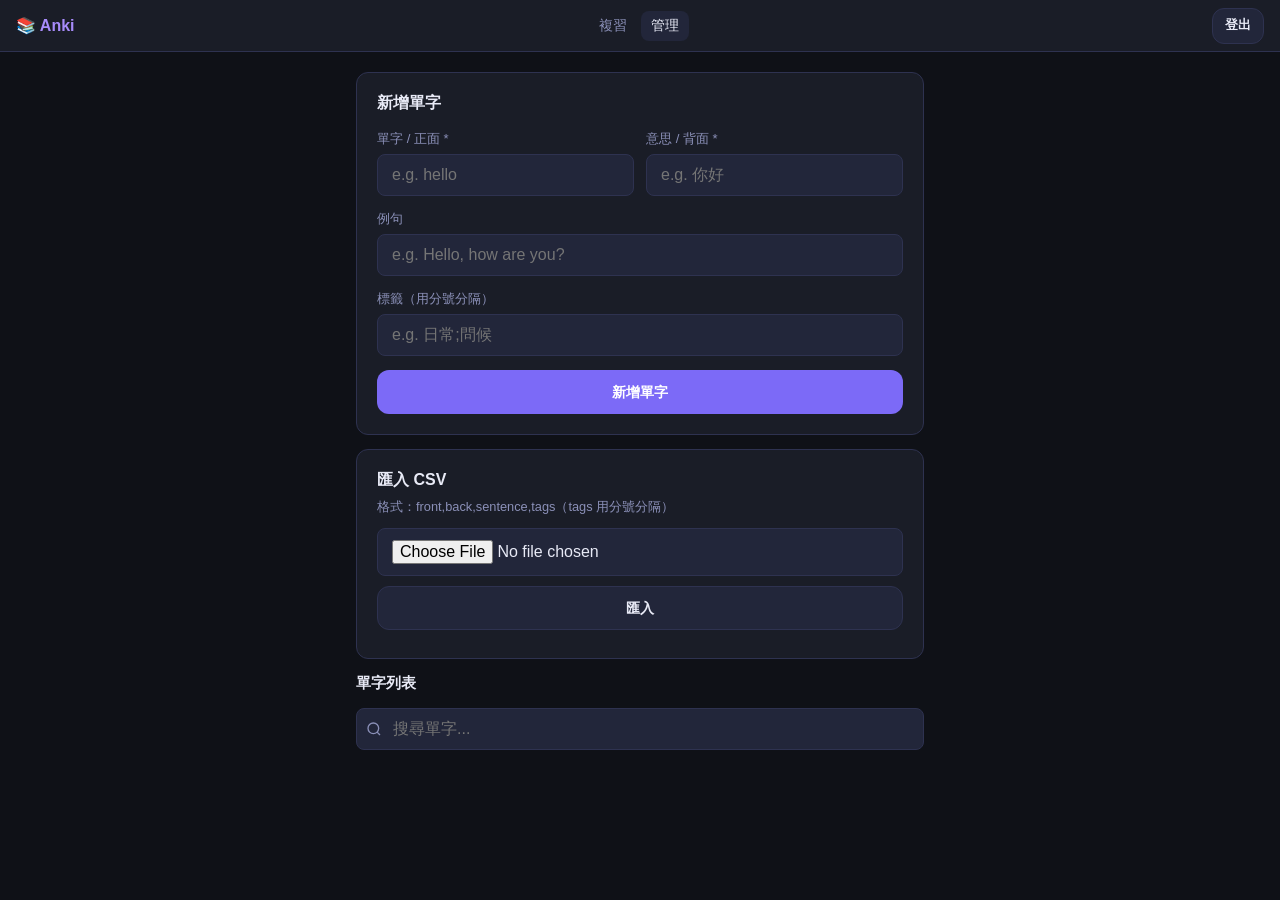
==== manage.html @ b394d24d "init" ====
<!DOCTYPE html>
<html lang="zh-TW">
<head>
  <meta charset="UTF-8">
  <meta name="viewport" content="width=device-width, initial-scale=1">
  <title>Anki App — 單字管理</title>
  <link rel="stylesheet" href="app.css">
</head>
<body>

<nav>
  <span class="logo">📚 Anki</span>
  <div class="nav-links">
    <a href="review.html">複習</a>
    <a href="manage.html" class="active">管理</a>
  </div>
  <div class="user-info">
    <img class="avatar" id="avatar" src="" style="display:none">
    <span class="user-name" id="userName"></span>
    <button class="btn btn-secondary btn-sm" id="logoutBtn">登出</button>
  </div>
</nav>

<div class="container">

  <!-- Add card -->
  <div class="card">
    <h3 style="margin-bottom:16px;font-size:1rem">新增單字</h3>
    <div class="add-form-grid">
      <div class="form-group">
        <label>單字 / 正面 *</label>
        <input id="inFront" placeholder="e.g. hello">
      </div>
      <div class="form-group">
        <label>意思 / 背面 *</label>
        <input id="inBack" placeholder="e.g. 你好">
      </div>
    </div>
    <div class="form-group">
      <label>例句</label>
      <input id="inSentence" placeholder="e.g. Hello, how are you?">
    </div>
    <div class="form-group">
      <label>標籤（用分號分隔）</label>
      <input id="inTags" placeholder="e.g. 日常;問候">
    </div>
    <button class="btn btn-primary btn-full" id="addBtn">新增單字</button>
  </div>

  <!-- CSV Import -->
  <div class="card">
    <h3 style="margin-bottom:8px;font-size:1rem">匯入 CSV</h3>
    <p style="font-size:.8rem;color:var(--muted);margin-bottom:12px">格式：front,back,sentence,tags（tags 用分號分隔）</p>
    <input type="file" id="csvFile" accept=".csv" style="margin-bottom:10px">
    <button class="btn btn-secondary btn-full" id="importBtn">匯入</button>
    <div id="importResult" style="margin-top:8px;font-size:.85rem;color:var(--muted)"></div>
  </div>

  <!-- Card list -->
  <div>
    <div class="section-header">
      <h3>單字列表</h3>
      <span id="cardCount" style="font-size:.85rem;color:var(--muted)"></span>
    </div>
    <div class="search-bar">
      <svg width="16" height="16" viewBox="0 0 24 24" fill="none" stroke="currentColor" stroke-width="2"><circle cx="11" cy="11" r="8"/><path d="m21 21-4.35-4.35"/></svg>
      <input id="searchInput" placeholder="搜尋單字...">
    </div>
    <div class="card-list" id="cardList"></div>
  </div>
</div>

<div class="toast" id="toast"></div>

<script type="module">
  import { auth } from "./firebase.js";
  import { signOut, onAuthStateChanged } from "https://www.gstatic.com/firebasejs/10.12.0/firebase-auth.js";
  import { addCard, getCards, deleteCard, importCSV } from "./db.js";

  let uid, cards = [];

  onAuthStateChanged(auth, async user => {
    if (!user) { window.location.href = "index.html"; return; }
    uid = user.uid;
    document.getElementById("userName").textContent = user.displayName || user.email;
    if (user.photoURL) {
      const av = document.getElementById("avatar");
      av.src = user.photoURL; av.style.display = "block";
    }
    cards = await getCards(uid);
    renderList(cards);
  });

  document.getElementById("logoutBtn").addEventListener("click", () => signOut(auth));

  // Add card
  document.getElementById("addBtn").addEventListener("click", async () => {
    const front = document.getElementById("inFront").value.trim();
    const back = document.getElementById("inBack").value.trim();
    if (!front || !back) { showToast("請填寫單字和意思"); return; }
    const tags = document.getElementById("inTags").value.split(";").map(t => t.trim()).filter(Boolean);
    const sentence = document.getElementById("inSentence").value.trim();
    await addCard(uid, { front, back, sentence, tags });
    showToast("已新增");
    ["inFront","inBack","inSentence","inTags"].forEach(id => document.getElementById(id).value = "");
    cards = await getCards(uid);
    renderList(cards);
  });

  // CSV import
  document.getElementById("importBtn").addEventListener("click", async () => {
    const file = document.getElementById("csvFile").files[0];
    if (!file) { showToast("請選擇 CSV 檔案"); return; }
    const text = await file.text();
    const count = await importCSV(uid, text);
    document.getElementById("importResult").textContent = `✅ 成功匯入 ${count} 筆`;
    cards = await getCards(uid);
    renderList(cards);
  });

  // Search
  document.getElementById("searchInput").addEventListener("input", e => {
    const q = e.target.value.toLowerCase();
    renderList(cards.filter(c => c.front.toLowerCase().includes(q) || (c.back||"").toLowerCase().includes(q)));
  });

  function renderList(list) {
    const container = document.getElementById("cardList");
    document.getElementById("cardCount").textContent = `${list.length} 筆`;
    container.innerHTML = list.map(c => `
      <div class="card-item">
        <div class="card-item-info">
          <div class="card-item-front">${c.front}</div>
          <div class="card-item-back">${c.back || ""}</div>
          ${c.sentence ? `<div class="card-item-sentence">${c.sentence}</div>` : ""}
          ${(c.tags||[]).length ? `<div class="tags">${c.tags.map(t=>`<span class="tag">${t}</span>`).join("")}</div>` : ""}
        </div>
        <button class="btn btn-danger btn-sm" data-id="${c.id}" style="flex-shrink:0">刪除</button>
      </div>
    `).join("");

    container.querySelectorAll("[data-id]").forEach(btn => {
      btn.addEventListener("click", async () => {
        if (!confirm("確定刪除？")) return;
        await deleteCard(uid, btn.dataset.id);
        cards = cards.filter(c => c.id !== btn.dataset.id);
        renderList(cards);
        showToast("已刪除");
      });
    });
  }

  function showToast(msg) {
    const t = document.getElementById("toast");
    t.textContent = msg; t.classList.add("show");
    setTimeout(() => t.classList.remove("show"), 2500);
  }
</script>
</body>
</html>
---- app.css ----
:root {
  --bg: #0f1117;
  --surface: #1a1d27;
  --surface2: #22263a;
  --border: #2e3250;
  --text: #e8eaf6;
  --muted: #8b90b8;
  --accent: #7c6af7;
  --accent2: #a78bfa;
  --green: #22c55e;
  --orange: #f59e0b;
  --red: #ef4444;
  --radius: 12px;
  --safe-bottom: env(safe-area-inset-bottom, 0px);
}

* { box-sizing: border-box; margin: 0; padding: 0; -webkit-tap-highlight-color: transparent; }
html { height: 100%; }
body { font-family: -apple-system, 'SF Pro Text', sans-serif; background: var(--bg); color: var(--text); min-height: 100%; }

/* ── Nav ── */
nav {
  background: var(--surface);
  border-bottom: 1px solid var(--border);
  padding: 0 16px;
  height: 52px;
  display: flex;
  align-items: center;
  justify-content: space-between;
  position: sticky;
  top: 0;
  z-index: 50;
}
nav .logo { font-weight: 700; font-size: 1rem; color: var(--accent2); white-space: nowrap; }
nav .nav-links { display: flex; gap: 4px; align-items: center; }
nav a {
  color: var(--muted); text-decoration: none;
  padding: 6px 10px; border-radius: 8px;
  font-size: 0.85rem; transition: all .15s; white-space: nowrap;
}
nav a:hover, nav a.active { background: var(--surface2); color: var(--text); }
nav .user-info { display: flex; align-items: center; gap: 8px; }
nav img.avatar { width: 26px; height: 26px; border-radius: 50%; flex-shrink: 0; }
nav .user-name { font-size: 0.8rem; color: var(--muted); max-width: 80px; overflow: hidden; text-overflow: ellipsis; white-space: nowrap; }

/* ── Container ── */
.container { max-width: 600px; margin: 0 auto; padding: 20px 16px calc(20px + var(--safe-bottom)); }

/* ── Buttons ── */
.btn {
  display: inline-flex; align-items: center; justify-content: center; gap: 6px;
  padding: 10px 18px; border: none; border-radius: var(--radius);
  font-size: 0.9rem; font-weight: 600; cursor: pointer;
  transition: opacity .15s, transform .1s; white-space: nowrap;
  min-height: 44px; /* touch target */
}
.btn:active { opacity: 0.8; transform: scale(0.97); }
.btn-primary { background: var(--accent); color: #fff; }
.btn-secondary { background: var(--surface2); color: var(--text); border: 1px solid var(--border); }
.btn-danger { background: var(--red); color: #fff; }
.btn-sm { padding: 6px 12px; font-size: 0.8rem; min-height: 36px; }
.btn-full { width: 100%; }
.btn-google {
  background: #fff; color: #333;
  font-size: 1rem; padding: 14px 28px;
  border-radius: 10px; gap: 10px;
  box-shadow: 0 2px 8px rgba(0,0,0,.3);
}

/* ── Card ── */
.card {
  background: var(--surface);
  border: 1px solid var(--border);
  border-radius: var(--radius);
  padding: 20px;
  margin-bottom: 14px;
}

/* ── Form ── */
.form-group { margin-bottom: 14px; }
label { display: block; font-size: 0.82rem; color: var(--muted); margin-bottom: 6px; }
input, textarea, select {
  width: 100%; padding: 11px 14px;
  background: var(--surface2); border: 1px solid var(--border);
  border-radius: 8px; color: var(--text);
  font-size: 1rem; /* prevent iOS zoom */
  outline: none; transition: border-color .15s; font-family: inherit;
}
input:focus, textarea:focus { border-color: var(--accent); }
textarea { resize: vertical; min-height: 80px; }

/* ── Tags ── */
.tags { display: flex; flex-wrap: wrap; gap: 5px; margin-top: 6px; }
.tag {
  background: var(--surface2); border: 1px solid var(--border);
  border-radius: 20px; padding: 3px 10px;
  font-size: 0.72rem; color: var(--muted);
}

/* ── Stats ── */
.stats { display: grid; grid-template-columns: repeat(3, 1fr); gap: 10px; margin-bottom: 20px; }
.stat { background: var(--surface); border: 1px solid var(--border); border-radius: var(--radius); padding: 14px 10px; text-align: center; }
.stat .num { font-size: 1.6rem; font-weight: 700; color: var(--accent2); line-height: 1; }
.stat .label { font-size: 0.7rem; color: var(--muted); margin-top: 4px; }

/* ── Progress bar ── */
.progress-bar { background: var(--surface2); border-radius: 4px; height: 5px; overflow: hidden; margin-bottom: 20px; }
.progress-fill { background: var(--accent); height: 100%; transition: width .3s; }

/* ── Review card ── */
.review-card {
  background: var(--surface);
  border: 1px solid var(--border);
  border-radius: 16px;
  padding: 36px 24px;
  text-align: center;
  min-height: 220px;
  display: flex; flex-direction: column;
  align-items: center; justify-content: center;
  gap: 14px;
  margin-bottom: 16px;
}
.review-front { font-size: 2.2rem; font-weight: 700; color: var(--text); line-height: 1.2; word-break: break-word; }
.review-back { font-size: 1.3rem; color: var(--accent2); font-weight: 600; }
.review-sentence { font-size: 0.9rem; color: var(--muted); font-style: italic; line-height: 1.5; }

/* ── TTS button ── */
.tts-btn {
  background: var(--surface2); border: 1px solid var(--border);
  border-radius: 50%; width: 40px; height: 40px;
  display: flex; align-items: center; justify-content: center;
  cursor: pointer; color: var(--muted); transition: all .15s;
}
.tts-btn:hover { color: var(--accent2); border-color: var(--accent); }

/* ── Rating buttons ── */
.rating-btns {
  display: grid;
  grid-template-columns: 1fr 1fr;
  gap: 10px;
  margin-top: 4px;
}
.rating-btn {
  padding: 16px 8px; border: none; border-radius: 12px;
  font-size: 0.85rem; font-weight: 600; cursor: pointer;
  transition: opacity .15s, transform .1s;
  min-height: 56px; /* comfortable touch target */
}
.rating-btn:active { opacity: 0.8; transform: scale(0.97); }
.r0 { background: #7f1d1d; color: #fca5a5; }
.r1 { background: #78350f; color: #fcd34d; }
.r2 { background: #1e3a5f; color: #93c5fd; }
.r3 { background: #14532d; color: #86efac; }

/* ── Login page ── */
.login-page {
  display: flex; flex-direction: column;
  align-items: center; justify-content: center;
  min-height: 100svh; gap: 20px; text-align: center;
  padding: 24px;
}
.login-page h1 { font-size: 2.2rem; color: var(--accent2); }
.login-page p { color: var(--muted); font-size: 1rem; }

/* ── Toast ── */
.toast {
  position: fixed; bottom: calc(20px + var(--safe-bottom)); left: 50%;
  transform: translateX(-50%) translateY(8px);
  background: var(--surface); border: 1px solid var(--accent);
  color: var(--text); padding: 10px 20px;
  border-radius: 10px; font-size: 0.9rem;
  opacity: 0; transition: opacity .25s, transform .25s;
  pointer-events: none; z-index: 999; white-space: nowrap;
}
.toast.show { opacity: 1; transform: translateX(-50%) translateY(0); }

/* ── Manage: card list ── */
.card-list { display: flex; flex-direction: column; gap: 10px; }
.card-item {
  background: var(--surface); border: 1px solid var(--border);
  border-radius: var(--radius); padding: 14px 16px;
  display: flex; align-items: flex-start; justify-content: space-between; gap: 12px;
}
.card-item-info { flex: 1; min-width: 0; }
.card-item-front { font-weight: 600; font-size: 1rem; margin-bottom: 3px; }
.card-item-back { font-size: 0.85rem; color: var(--muted); }
.card-item-sentence { font-size: 0.8rem; color: var(--muted); font-style: italic; margin-top: 4px; }

/* ── Search bar ── */
.search-bar { position: relative; margin-bottom: 14px; }
.search-bar input { padding-left: 36px; }
.search-bar svg { position: absolute; left: 10px; top: 50%; transform: translateY(-50%); color: var(--muted); pointer-events: none; }

/* ── Section header ── */
.section-header { display: flex; align-items: center; justify-content: space-between; margin-bottom: 14px; }
.section-header h3 { font-size: 0.95rem; font-weight: 600; }

/* ── Responsive ── */
@media (max-width: 480px) {
  nav .user-name { display: none; }
  .review-front { font-size: 1.8rem; }
  .stats { gap: 8px; }
  .stat .num { font-size: 1.4rem; }
}

@media (min-width: 600px) {
  .rating-btns { grid-template-columns: repeat(4, 1fr); }
  .add-form-grid { display: grid; grid-template-columns: 1fr 1fr; gap: 12px; }
}
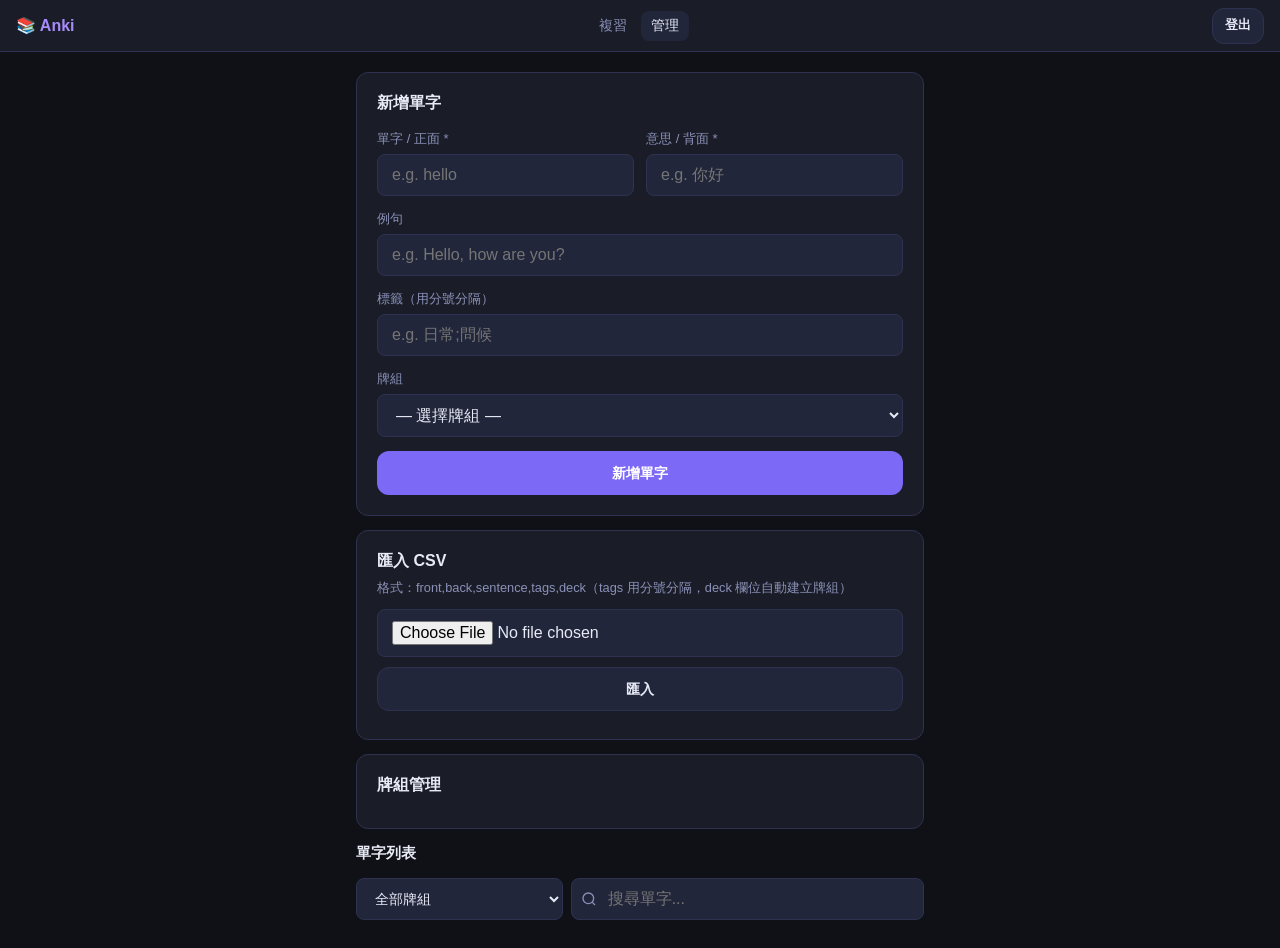
==== commit 5b743880: "feat: 牌組功能 - CSV deck 欄位、複習選牌組、管理頁牌組篩選與刪除" ====
--- a/manage.html
+++ b/manage.html
@@ -44,16 +44,28 @@
       <label>標籤（用分號分隔）</label>
       <input id="inTags" placeholder="e.g. 日常;問候">
     </div>
+    <div class="form-group">
+      <label>牌組</label>
+      <select id="inDeck"><option value="">— 選擇牌組 —</option></select>
+    </div>
     <button class="btn btn-primary btn-full" id="addBtn">新增單字</button>
   </div>
 
   <!-- CSV Import -->
   <div class="card">
     <h3 style="margin-bottom:8px;font-size:1rem">匯入 CSV</h3>
-    <p style="font-size:.8rem;color:var(--muted);margin-bottom:12px">格式：front,back,sentence,tags（tags 用分號分隔）</p>
+    <p style="font-size:.8rem;color:var(--muted);margin-bottom:12px">格式：front,back,sentence,tags,deck（tags 用分號分隔，deck 欄位自動建立牌組）</p>
     <input type="file" id="csvFile" accept=".csv" style="margin-bottom:10px">
     <button class="btn btn-secondary btn-full" id="importBtn">匯入</button>
     <div id="importResult" style="margin-top:8px;font-size:.85rem;color:var(--muted)"></div>
+  </div>
+
+  <!-- Deck list -->
+  <div class="card">
+    <div class="section-header" style="margin-bottom:12px">
+      <h3 style="font-size:1rem">牌組管理</h3>
+    </div>
+    <div id="deckList"></div>
   </div>
 
   <!-- Card list -->
@@ -62,9 +74,14 @@
       <h3>單字列表</h3>
       <span id="cardCount" style="font-size:.85rem;color:var(--muted)"></span>
     </div>
-    <div class="search-bar">
-      <svg width="16" height="16" viewBox="0 0 24 24" fill="none" stroke="currentColor" stroke-width="2"><circle cx="11" cy="11" r="8"/><path d="m21 21-4.35-4.35"/></svg>
-      <input id="searchInput" placeholder="搜尋單字...">
+    <div style="display:flex;gap:8px;margin-bottom:8px;flex-wrap:wrap">
+      <select id="filterDeck" class="deck-select" style="flex:1;min-width:120px">
+        <option value="">全部牌組</option>
+      </select>
+      <div class="search-bar" style="flex:2;min-width:160px;margin-bottom:0">
+        <svg width="16" height="16" viewBox="0 0 24 24" fill="none" stroke="currentColor" stroke-width="2"><circle cx="11" cy="11" r="8"/><path d="m21 21-4.35-4.35"/></svg>
+        <input id="searchInput" placeholder="搜尋單字...">
+      </div>
     </div>
     <div class="card-list" id="cardList"></div>
   </div>
@@ -75,9 +92,9 @@
 <script type="module">
   import { auth } from "./firebase.js";
   import { signOut, onAuthStateChanged } from "https://www.gstatic.com/firebasejs/10.12.0/firebase-auth.js";
-  import { addCard, getCards, deleteCard, importCSV } from "./db.js";
-
-  let uid, cards = [];
+  import { addCard, getCards, getDecks, deleteCard, deleteDeck, ensureDeck, importCSV } from "./db.js";
+
+  let uid, cards = [], decks = [];
 
   onAuthStateChanged(auth, async user => {
     if (!user) { window.location.href = "index.html"; return; }
@@ -87,11 +104,47 @@
       const av = document.getElementById("avatar");
       av.src = user.photoURL; av.style.display = "block";
     }
-    cards = await getCards(uid);
+    await refresh();
+  });
+
+  document.getElementById("logoutBtn").addEventListener("click", () => signOut(auth));
+
+  async function refresh() {
+    [cards, decks] = await Promise.all([getCards(uid), getDecks(uid)]);
+    renderDecks();
+    renderDeckSelects();
     renderList(cards);
-  });
-
-  document.getElementById("logoutBtn").addEventListener("click", () => signOut(auth));
+  }
+
+  function renderDeckSelects() {
+    const opts = decks.map(d => `<option value="${d.id}">${d.name}</option>`).join("");
+    document.getElementById("inDeck").innerHTML = '<option value="">— 選擇牌組 —</option>' + opts;
+    document.getElementById("filterDeck").innerHTML = '<option value="">全部牌組</option>' + opts;
+  }
+
+  function renderDecks() {
+    const el = document.getElementById("deckList");
+    if (!decks.length) { el.innerHTML = '<p style="color:var(--muted);font-size:.85rem">尚無牌組</p>'; return; }
+    el.innerHTML = decks.map(d => {
+      const count = cards.filter(c => c.deckId === d.id).length;
+      return `<div class="card-item">
+        <div class="card-item-info">
+          <div class="card-item-front">📂 ${d.name}</div>
+          <div class="card-item-back">${count} 張單字</div>
+        </div>
+        <button class="btn btn-danger btn-sm" data-deck="${d.id}" style="flex-shrink:0">刪除</button>
+      </div>`;
+    }).join("");
+    el.querySelectorAll("[data-deck]").forEach(btn => {
+      btn.addEventListener("click", async () => {
+        const deck = decks.find(d => d.id === btn.dataset.deck);
+        if (!confirm(`確定刪除牌組「${deck?.name}」及其所有單字？`)) return;
+        await deleteDeck(uid, btn.dataset.deck);
+        showToast("牌組已刪除");
+        await refresh();
+      });
+    });
+  }
 
   // Add card
   document.getElementById("addBtn").addEventListener("click", async () => {
@@ -100,11 +153,11 @@
     if (!front || !back) { showToast("請填寫單字和意思"); return; }
     const tags = document.getElementById("inTags").value.split(";").map(t => t.trim()).filter(Boolean);
     const sentence = document.getElementById("inSentence").value.trim();
-    await addCard(uid, { front, back, sentence, tags });
+    const deckId = document.getElementById("inDeck").value || null;
+    await addCard(uid, { front, back, sentence, tags, deckId });
     showToast("已新增");
     ["inFront","inBack","inSentence","inTags"].forEach(id => document.getElementById(id).value = "");
-    cards = await getCards(uid);
-    renderList(cards);
+    await refresh();
   });
 
   // CSV import
@@ -114,38 +167,44 @@
     const text = await file.text();
     const count = await importCSV(uid, text);
     document.getElementById("importResult").textContent = `✅ 成功匯入 ${count} 筆`;
-    cards = await getCards(uid);
-    renderList(cards);
+    await refresh();
   });
 
-  // Search
-  document.getElementById("searchInput").addEventListener("input", e => {
-    const q = e.target.value.toLowerCase();
-    renderList(cards.filter(c => c.front.toLowerCase().includes(q) || (c.back||"").toLowerCase().includes(q)));
-  });
+  // Filter + Search
+  function getFiltered() {
+    const deckId = document.getElementById("filterDeck").value;
+    const q = document.getElementById("searchInput").value.toLowerCase();
+    return cards.filter(c =>
+      (!deckId || c.deckId === deckId) &&
+      (!q || c.front.toLowerCase().includes(q) || (c.back||"").toLowerCase().includes(q))
+    );
+  }
+
+  document.getElementById("filterDeck").addEventListener("change", () => renderList(getFiltered()));
+  document.getElementById("searchInput").addEventListener("input", () => renderList(getFiltered()));
 
   function renderList(list) {
     const container = document.getElementById("cardList");
     document.getElementById("cardCount").textContent = `${list.length} 筆`;
-    container.innerHTML = list.map(c => `
-      <div class="card-item">
+    container.innerHTML = list.map(c => {
+      const deckName = decks.find(d => d.id === c.deckId)?.name || "";
+      return `<div class="card-item">
         <div class="card-item-info">
-          <div class="card-item-front">${c.front}</div>
+          <div class="card-item-front">${c.front}${deckName ? ` <span class="tag" style="font-size:.7rem;opacity:.7">${deckName}</span>` : ""}</div>
           <div class="card-item-back">${c.back || ""}</div>
           ${c.sentence ? `<div class="card-item-sentence">${c.sentence}</div>` : ""}
           ${(c.tags||[]).length ? `<div class="tags">${c.tags.map(t=>`<span class="tag">${t}</span>`).join("")}</div>` : ""}
         </div>
         <button class="btn btn-danger btn-sm" data-id="${c.id}" style="flex-shrink:0">刪除</button>
-      </div>
-    `).join("");
+      </div>`;
+    }).join("");
 
     container.querySelectorAll("[data-id]").forEach(btn => {
       btn.addEventListener("click", async () => {
         if (!confirm("確定刪除？")) return;
         await deleteCard(uid, btn.dataset.id);
-        cards = cards.filter(c => c.id !== btn.dataset.id);
-        renderList(cards);
         showToast("已刪除");
+        await refresh();
       });
     });
   }
--- a/app.css
+++ b/app.css
@@ -207,3 +207,12 @@
   .rating-btns { grid-template-columns: repeat(4, 1fr); }
   .add-form-grid { display: grid; grid-template-columns: 1fr 1fr; gap: 12px; }
 }
+
+/* ── Deck select ── */
+.deck-select {
+  padding: 9px 14px;
+  background: var(--surface2); border: 1px solid var(--border);
+  border-radius: 8px; color: var(--text);
+  font-size: 0.9rem; cursor: pointer;
+  width: 100%;
+}
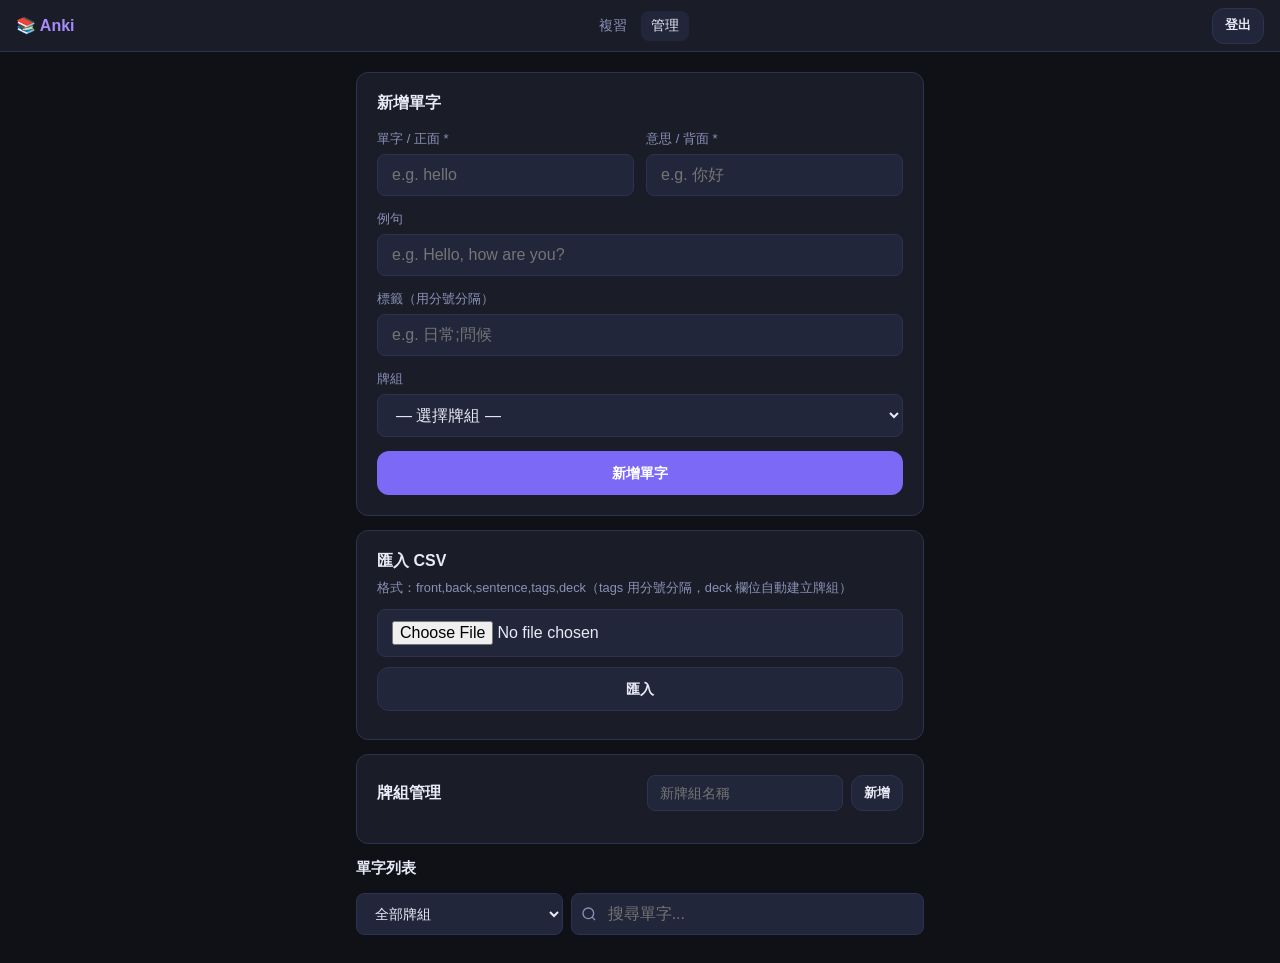
==== commit 94d3af6d: "feat: 管理頁新增手動建立牌組" ====
--- a/manage.html
+++ b/manage.html
@@ -64,6 +64,10 @@
   <div class="card">
     <div class="section-header" style="margin-bottom:12px">
       <h3 style="font-size:1rem">牌組管理</h3>
+      <div style="display:flex;gap:8px">
+        <input id="newDeckName" placeholder="新牌組名稱" style="width:auto;flex:1;padding:7px 12px;font-size:.85rem">
+        <button class="btn btn-secondary btn-sm" id="addDeckBtn">新增</button>
+      </div>
     </div>
     <div id="deckList"></div>
   </div>
@@ -108,6 +112,16 @@
   });
 
   document.getElementById("logoutBtn").addEventListener("click", () => signOut(auth));
+
+  // Add deck
+  document.getElementById("addDeckBtn").addEventListener("click", async () => {
+    const name = document.getElementById("newDeckName").value.trim();
+    if (!name) { showToast("請輸入牌組名稱"); return; }
+    await ensureDeck(uid, name);
+    document.getElementById("newDeckName").value = "";
+    showToast(`牌組「${name}」已建立`);
+    await refresh();
+  });
 
   async function refresh() {
     [cards, decks] = await Promise.all([getCards(uid), getDecks(uid)]);
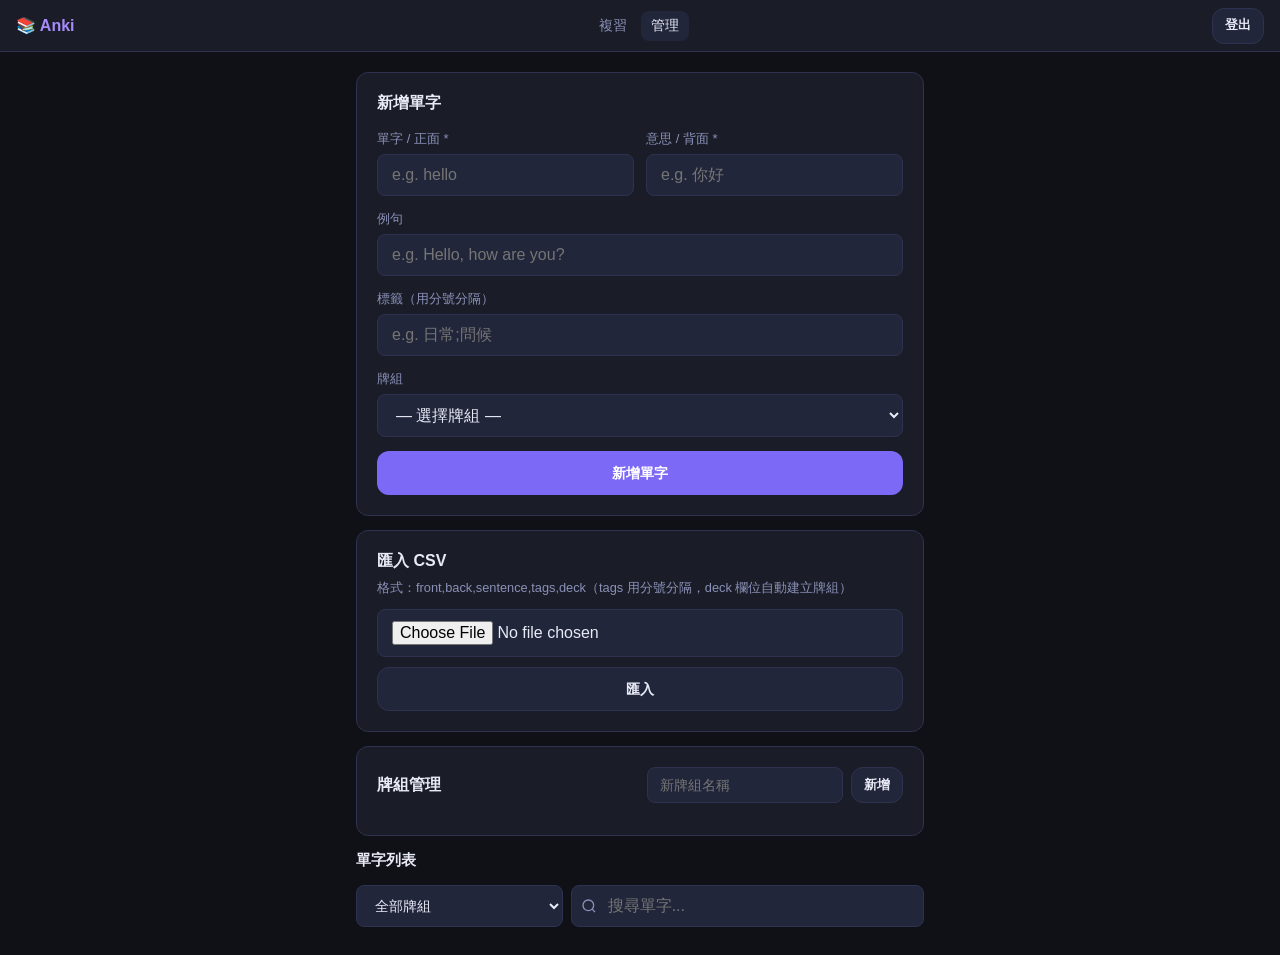
==== commit e8848a39: "fix: 匯入進度條顯示，加 setTimeout 讓 DOM 重繪" ====
--- a/manage.html
+++ b/manage.html
@@ -57,7 +57,12 @@
     <p style="font-size:.8rem;color:var(--muted);margin-bottom:12px">格式：front,back,sentence,tags,deck（tags 用分號分隔，deck 欄位自動建立牌組）</p>
     <input type="file" id="csvFile" accept=".csv" style="margin-bottom:10px">
     <button class="btn btn-secondary btn-full" id="importBtn">匯入</button>
-    <div id="importResult" style="margin-top:8px;font-size:.85rem;color:var(--muted)"></div>
+    <div id="importProgress" style="display:none;margin-top:12px">
+      <div style="font-size:.85rem;color:var(--muted);margin-bottom:6px" id="importResult"></div>
+      <div style="background:var(--surface2);border-radius:4px;height:8px;overflow:hidden">
+        <div id="importBar" style="background:var(--accent);height:100%;width:0%;transition:width .2s"></div>
+      </div>
+    </div>
   </div>
 
   <!-- Deck list -->
@@ -178,9 +183,22 @@
   document.getElementById("importBtn").addEventListener("click", async () => {
     const file = document.getElementById("csvFile").files[0];
     if (!file) { showToast("請選擇 CSV 檔案"); return; }
+    const resultEl = document.getElementById("importResult");
+    const progressEl = document.getElementById("importProgress");
+    const barEl = document.getElementById("importBar");
+    progressEl.style.display = "block";
+    resultEl.textContent = "⏳ 解析中...";
+    barEl.style.width = "0%";
+    document.getElementById("importBtn").disabled = true;
     const text = await file.text();
-    const count = await importCSV(uid, text);
-    document.getElementById("importResult").textContent = `✅ 成功匯入 ${count} 筆`;
+    const count = await importCSV(uid, text, (done, total) => {
+      const pct = Math.round((done / total) * 100);
+      resultEl.textContent = `⏳ 匯入中 ${done} / ${total} (${pct}%)`;
+      barEl.style.width = pct + "%";
+    });
+    resultEl.textContent = `✅ 成功匯入 ${count} 筆`;
+    barEl.style.width = "100%";
+    document.getElementById("importBtn").disabled = false;
     await refresh();
   });
 
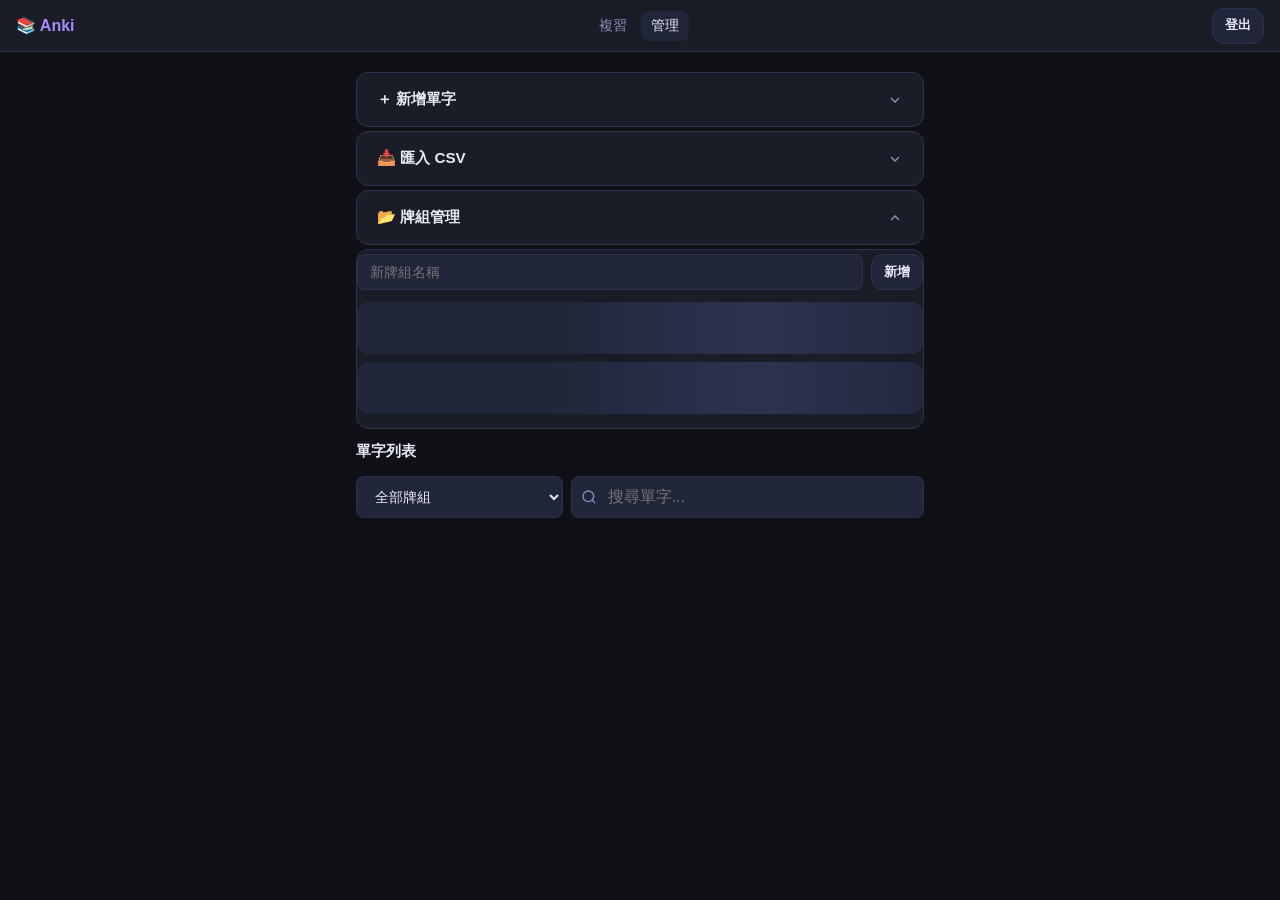
==== commit e74eb6a7: "feat: UX/UI 全面升級 - 翻牌動畫、skeleton、鍵盤hint、TTS狀態、完成統計、空狀態、accordion、inline刪除確認、虛擬捲動、overscroll防護" ====
--- a/manage.html
+++ b/manage.html
@@ -23,62 +23,79 @@
 
 <div class="container">
 
-  <!-- Add card -->
-  <div class="card">
-    <h3 style="margin-bottom:16px;font-size:1rem">新增單字</h3>
-    <div class="add-form-grid">
+  <!-- Accordion: 新增單字 -->
+  <div class="accordion-header" id="acc1" onclick="toggleAccordion('acc1','body1')">
+    <h3>＋ 新增單字</h3>
+    <svg class="accordion-arrow" width="16" height="16" viewBox="0 0 24 24" fill="none" stroke="currentColor" stroke-width="2"><polyline points="6 9 12 15 18 9"/></svg>
+  </div>
+  <div class="accordion-body" id="body1">
+    <div class="accordion-body-inner card" style="margin-bottom:4px">
+      <div class="add-form-grid">
+        <div class="form-group">
+          <label>單字 / 正面 *</label>
+          <input id="inFront" placeholder="e.g. hello">
+        </div>
+        <div class="form-group">
+          <label>意思 / 背面 *</label>
+          <input id="inBack" placeholder="e.g. 你好">
+        </div>
+      </div>
       <div class="form-group">
-        <label>單字 / 正面 *</label>
-        <input id="inFront" placeholder="e.g. hello">
+        <label>例句</label>
+        <input id="inSentence" placeholder="e.g. Hello, how are you?">
       </div>
       <div class="form-group">
-        <label>意思 / 背面 *</label>
-        <input id="inBack" placeholder="e.g. 你好">
-      </div>
-    </div>
-    <div class="form-group">
-      <label>例句</label>
-      <input id="inSentence" placeholder="e.g. Hello, how are you?">
-    </div>
-    <div class="form-group">
-      <label>標籤（用分號分隔）</label>
-      <input id="inTags" placeholder="e.g. 日常;問候">
-    </div>
-    <div class="form-group">
-      <label>牌組</label>
-      <select id="inDeck"><option value="">— 選擇牌組 —</option></select>
-    </div>
-    <button class="btn btn-primary btn-full" id="addBtn">新增單字</button>
-  </div>
-
-  <!-- CSV Import -->
-  <div class="card">
-    <h3 style="margin-bottom:8px;font-size:1rem">匯入 CSV</h3>
-    <p style="font-size:.8rem;color:var(--muted);margin-bottom:12px">格式：front,back,sentence,tags,deck（tags 用分號分隔，deck 欄位自動建立牌組）</p>
-    <input type="file" id="csvFile" accept=".csv" style="margin-bottom:10px">
-    <button class="btn btn-secondary btn-full" id="importBtn">匯入</button>
-    <div id="importProgress" style="display:none;margin-top:12px">
-      <div style="font-size:.85rem;color:var(--muted);margin-bottom:6px" id="importResult"></div>
-      <div style="background:var(--surface2);border-radius:4px;height:8px;overflow:hidden">
-        <div id="importBar" style="background:var(--accent);height:100%;width:0%;transition:width .2s"></div>
-      </div>
-    </div>
-  </div>
-
-  <!-- Deck list -->
-  <div class="card">
-    <div class="section-header" style="margin-bottom:12px">
-      <h3 style="font-size:1rem">牌組管理</h3>
-      <div style="display:flex;gap:8px">
-        <input id="newDeckName" placeholder="新牌組名稱" style="width:auto;flex:1;padding:7px 12px;font-size:.85rem">
+        <label>標籤（用分號分隔）</label>
+        <input id="inTags" placeholder="e.g. 日常;問候">
+      </div>
+      <div class="form-group">
+        <label>牌組</label>
+        <select id="inDeck"><option value="">— 選擇牌組 —</option></select>
+      </div>
+      <button class="btn btn-primary btn-full" id="addBtn">新增單字</button>
+    </div>
+  </div>
+
+  <!-- Accordion: 匯入 CSV -->
+  <div class="accordion-header" id="acc2" onclick="toggleAccordion('acc2','body2')">
+    <h3>📥 匯入 CSV</h3>
+    <svg class="accordion-arrow" width="16" height="16" viewBox="0 0 24 24" fill="none" stroke="currentColor" stroke-width="2"><polyline points="6 9 12 15 18 9"/></svg>
+  </div>
+  <div class="accordion-body" id="body2">
+    <div class="accordion-body-inner card" style="margin-bottom:4px">
+      <p style="font-size:.8rem;color:var(--muted);margin-bottom:12px">格式：front,back,sentence,tags,deck（tags 用分號分隔，deck 欄位自動建立牌組）</p>
+      <input type="file" id="csvFile" accept=".csv" style="margin-bottom:10px">
+      <button class="btn btn-secondary btn-full" id="importBtn">匯入</button>
+      <div id="importProgress" style="display:none;margin-top:12px">
+        <div style="font-size:.85rem;color:var(--muted);margin-bottom:6px" id="importResult"></div>
+        <div style="background:var(--surface2);border-radius:4px;height:8px;overflow:hidden">
+          <div id="importBar" style="background:var(--accent);height:100%;width:0%;transition:width .2s"></div>
+        </div>
+      </div>
+    </div>
+  </div>
+
+  <!-- Accordion: 牌組管理 -->
+  <div class="accordion-header open" id="acc3" onclick="toggleAccordion('acc3','body3')">
+    <h3>📂 牌組管理</h3>
+    <svg class="accordion-arrow" width="16" height="16" viewBox="0 0 24 24" fill="none" stroke="currentColor" stroke-width="2"><polyline points="6 9 12 15 18 9"/></svg>
+  </div>
+  <div class="accordion-body open" id="body3">
+    <div class="accordion-body-inner card" style="margin-bottom:4px">
+      <div style="display:flex;gap:8px;margin-bottom:12px">
+        <input id="newDeckName" placeholder="新牌組名稱" style="flex:1;padding:7px 12px;font-size:.85rem">
         <button class="btn btn-secondary btn-sm" id="addDeckBtn">新增</button>
       </div>
-    </div>
-    <div id="deckList"></div>
-  </div>
-
-  <!-- Card list -->
-  <div>
+      <div id="deckList">
+        <!-- skeleton -->
+        <div class="skeleton" style="height:52px;border-radius:12px;margin-bottom:8px"></div>
+        <div class="skeleton" style="height:52px;border-radius:12px"></div>
+      </div>
+    </div>
+  </div>
+
+  <!-- 單字列表 -->
+  <div style="margin-top:8px">
     <div class="section-header">
       <h3>單字列表</h3>
       <span id="cardCount" style="font-size:.85rem;color:var(--muted)"></span>
@@ -92,7 +109,12 @@
         <input id="searchInput" placeholder="搜尋單字...">
       </div>
     </div>
-    <div class="card-list" id="cardList"></div>
+    <!-- 虛擬捲動容器 -->
+    <div id="cardListContainer" style="position:relative;overflow-y:auto;max-height:60vh">
+      <div id="cardListSpacer" style="position:relative">
+        <div class="card-list" id="cardList"></div>
+      </div>
+    </div>
   </div>
 </div>
 
@@ -104,6 +126,8 @@
   import { addCard, getCards, getDecks, deleteCard, deleteDeck, ensureDeck, importCSV } from "./db.js";
 
   let uid, cards = [], decks = [];
+  const PAGE_SIZE = 50; // 虛擬捲動每次渲染筆數
+  let renderOffset = 0;
 
   onAuthStateChanged(auth, async user => {
     if (!user) { window.location.href = "index.html"; return; }
@@ -118,6 +142,14 @@
 
   document.getElementById("logoutBtn").addEventListener("click", () => signOut(auth));
 
+  // Accordion
+  window.toggleAccordion = (headerId, bodyId) => {
+    const header = document.getElementById(headerId);
+    const body = document.getElementById(bodyId);
+    header.classList.toggle("open");
+    body.classList.toggle("open");
+  };
+
   // Add deck
   document.getElementById("addDeckBtn").addEventListener("click", async () => {
     const name = document.getElementById("newDeckName").value.trim();
@@ -129,38 +161,58 @@
   });
 
   async function refresh() {
-    [cards, decks] = await Promise.all([getCards(uid), getDecks(uid)]);
+    decks = await getDecks(uid);
+    renderDeckSelects();
+    const deckId = document.getElementById("filterDeck").value;
+    cards = await getCards(uid, deckId || null);
     renderDecks();
-    renderDeckSelects();
-    renderList(cards);
+    renderOffset = 0;
+    renderList(getFiltered());
   }
 
   function renderDeckSelects() {
     const opts = decks.map(d => `<option value="${d.id}">${d.name}</option>`).join("");
     document.getElementById("inDeck").innerHTML = '<option value="">— 選擇牌組 —</option>' + opts;
-    document.getElementById("filterDeck").innerHTML = '<option value="">全部牌組</option>' + opts;
+    const filterSel = document.getElementById("filterDeck");
+    const current = filterSel.value;
+    filterSel.innerHTML = opts + '<option value="">全部牌組</option>';
+    filterSel.value = current || (decks[0]?.id ?? "");
   }
 
   function renderDecks() {
     const el = document.getElementById("deckList");
-    if (!decks.length) { el.innerHTML = '<p style="color:var(--muted);font-size:.85rem">尚無牌組</p>'; return; }
-    el.innerHTML = decks.map(d => {
-      const count = cards.filter(c => c.deckId === d.id).length;
-      return `<div class="card-item">
+    if (!decks.length) {
+      el.innerHTML = '<div class="empty-state" style="padding:24px 0"><div class="icon">📭</div><p>尚無牌組，請新增或匯入 CSV</p></div>';
+      return;
+    }
+    el.innerHTML = decks.map(d => `
+      <div class="card-item" id="deck-${d.id}">
         <div class="card-item-info">
           <div class="card-item-front">📂 ${d.name}</div>
-          <div class="card-item-back">${count} 張單字</div>
-        </div>
-        <button class="btn btn-danger btn-sm" data-deck="${d.id}" style="flex-shrink:0">刪除</button>
-      </div>`;
-    }).join("");
+        </div>
+        <button class="btn btn-danger btn-sm" data-deck="${d.id}">刪除</button>
+        <div class="delete-confirm" id="dconf-${d.id}">
+          <span>確定刪除整個牌組？</span>
+          <button class="btn btn-danger btn-sm" data-confirm-deck="${d.id}">確定</button>
+          <button class="btn btn-secondary btn-sm" data-cancel-deck="${d.id}">取消</button>
+        </div>
+      </div>`).join("");
+
     el.querySelectorAll("[data-deck]").forEach(btn => {
+      btn.addEventListener("click", () => {
+        document.getElementById(`dconf-${btn.dataset.deck}`).classList.add("show");
+      });
+    });
+    el.querySelectorAll("[data-confirm-deck]").forEach(btn => {
       btn.addEventListener("click", async () => {
-        const deck = decks.find(d => d.id === btn.dataset.deck);
-        if (!confirm(`確定刪除牌組「${deck?.name}」及其所有單字？`)) return;
-        await deleteDeck(uid, btn.dataset.deck);
+        await deleteDeck(uid, btn.dataset.confirmDeck);
         showToast("牌組已刪除");
         await refresh();
+      });
+    });
+    el.querySelectorAll("[data-cancel-deck]").forEach(btn => {
+      btn.addEventListener("click", () => {
+        document.getElementById(`dconf-${btn.dataset.cancelDeck}`).classList.remove("show");
       });
     });
   }
@@ -212,31 +264,91 @@
     );
   }
 
-  document.getElementById("filterDeck").addEventListener("change", () => renderList(getFiltered()));
-  document.getElementById("searchInput").addEventListener("input", () => renderList(getFiltered()));
+  document.getElementById("filterDeck").addEventListener("change", async () => {
+    const deckId = document.getElementById("filterDeck").value;
+    cards = await getCards(uid, deckId || null);
+    renderOffset = 0;
+    renderList(getFiltered());
+  });
+  document.getElementById("searchInput").addEventListener("input", () => {
+    renderOffset = 0;
+    renderList(getFiltered());
+  });
+
+  // 虛擬捲動：捲到底部時載入更多
+  document.getElementById("cardListContainer").addEventListener("scroll", e => {
+    const el = e.target;
+    if (el.scrollTop + el.clientHeight >= el.scrollHeight - 100) {
+      const filtered = getFiltered();
+      if (renderOffset < filtered.length) {
+        renderOffset += PAGE_SIZE;
+        appendList(filtered);
+      }
+    }
+  });
 
   function renderList(list) {
     const container = document.getElementById("cardList");
     document.getElementById("cardCount").textContent = `${list.length} 筆`;
-    container.innerHTML = list.map(c => {
-      const deckName = decks.find(d => d.id === c.deckId)?.name || "";
-      return `<div class="card-item">
-        <div class="card-item-info">
-          <div class="card-item-front">${c.front}${deckName ? ` <span class="tag" style="font-size:.7rem;opacity:.7">${deckName}</span>` : ""}</div>
-          <div class="card-item-back">${c.back || ""}</div>
-          ${c.sentence ? `<div class="card-item-sentence">${c.sentence}</div>` : ""}
-          ${(c.tags||[]).length ? `<div class="tags">${c.tags.map(t=>`<span class="tag">${t}</span>`).join("")}</div>` : ""}
-        </div>
-        <button class="btn btn-danger btn-sm" data-id="${c.id}" style="flex-shrink:0">刪除</button>
-      </div>`;
-    }).join("");
-
-    container.querySelectorAll("[data-id]").forEach(btn => {
+    renderOffset = PAGE_SIZE;
+    const slice = list.slice(0, renderOffset);
+
+    if (!list.length) {
+      container.innerHTML = '<div class="empty-state"><div class="icon">🔍</div><p>找不到符合的單字</p></div>';
+      return;
+    }
+    container.innerHTML = slice.map(c => cardItemHtml(c)).join("");
+    bindDeleteEvents(container);
+  }
+
+  function appendList(list) {
+    const container = document.getElementById("cardList");
+    const slice = list.slice(renderOffset - PAGE_SIZE, renderOffset);
+    slice.forEach(c => {
+      const div = document.createElement("div");
+      div.innerHTML = cardItemHtml(c);
+      const item = div.firstElementChild;
+      container.appendChild(item);
+      bindDeleteEvents(item);
+    });
+  }
+
+  function cardItemHtml(c) {
+    const deckName = decks.find(d => d.id === c.deckId)?.name || "";
+    return `<div class="card-item" id="ci-${c.id}">
+      <div class="card-item-info">
+        <div class="card-item-front">${c.front}${deckName ? ` <span class="tag" style="font-size:.7rem;opacity:.7">${deckName}</span>` : ""}</div>
+        <div class="card-item-back">${c.back || ""}</div>
+        ${c.sentence ? `<div class="card-item-sentence">${c.sentence}</div>` : ""}
+        ${(c.tags||[]).length ? `<div class="tags">${c.tags.map(t=>`<span class="tag">${t}</span>`).join("")}</div>` : ""}
+      </div>
+      <button class="btn btn-danger btn-sm" data-id="${c.id}" style="flex-shrink:0">刪除</button>
+      <div class="delete-confirm" id="conf-${c.id}">
+        <span>確定刪除？</span>
+        <button class="btn btn-danger btn-sm" data-confirm="${c.id}">確定</button>
+        <button class="btn btn-secondary btn-sm" data-cancel="${c.id}">取消</button>
+      </div>
+    </div>`;
+  }
+
+  function bindDeleteEvents(root) {
+    root.querySelectorAll("[data-id]").forEach(btn => {
+      btn.addEventListener("click", () => {
+        document.getElementById(`conf-${btn.dataset.id}`)?.classList.add("show");
+      });
+    });
+    root.querySelectorAll("[data-confirm]").forEach(btn => {
       btn.addEventListener("click", async () => {
-        if (!confirm("確定刪除？")) return;
-        await deleteCard(uid, btn.dataset.id);
+        await deleteCard(uid, btn.dataset.confirm);
+        document.getElementById(`ci-${btn.dataset.confirm}`)?.remove();
+        cards = cards.filter(c => c.id !== btn.dataset.confirm);
+        document.getElementById("cardCount").textContent = `${getFiltered().length} 筆`;
         showToast("已刪除");
-        await refresh();
+      });
+    });
+    root.querySelectorAll("[data-cancel]").forEach(btn => {
+      btn.addEventListener("click", () => {
+        document.getElementById(`conf-${btn.dataset.cancel}`)?.classList.remove("show");
       });
     });
   }
--- a/app.css
+++ b/app.css
@@ -16,7 +16,11 @@
 
 * { box-sizing: border-box; margin: 0; padding: 0; -webkit-tap-highlight-color: transparent; }
 html { height: 100%; }
-body { font-family: -apple-system, 'SF Pro Text', sans-serif; background: var(--bg); color: var(--text); min-height: 100%; }
+body {
+  font-family: -apple-system, 'SF Pro Text', sans-serif;
+  background: var(--bg); color: var(--text); min-height: 100%;
+  overscroll-behavior: contain; /* prevent accidental pull-to-refresh */
+}
 
 /* ── Nav ── */
 nav {
@@ -52,7 +56,7 @@
   padding: 10px 18px; border: none; border-radius: var(--radius);
   font-size: 0.9rem; font-weight: 600; cursor: pointer;
   transition: opacity .15s, transform .1s; white-space: nowrap;
-  min-height: 44px; /* touch target */
+  min-height: 44px;
 }
 .btn:active { opacity: 0.8; transform: scale(0.97); }
 .btn-primary { background: var(--accent); color: #fff; }
@@ -83,10 +87,10 @@
   width: 100%; padding: 11px 14px;
   background: var(--surface2); border: 1px solid var(--border);
   border-radius: 8px; color: var(--text);
-  font-size: 1rem; /* prevent iOS zoom */
+  font-size: 1rem;
   outline: none; transition: border-color .15s; font-family: inherit;
 }
-input:focus, textarea:focus { border-color: var(--accent); }
+input:focus, textarea:focus, select:focus { border-color: var(--accent); }
 textarea { resize: vertical; min-height: 80px; }
 
 /* ── Tags ── */
@@ -107,19 +111,35 @@
 .progress-bar { background: var(--surface2); border-radius: 4px; height: 5px; overflow: hidden; margin-bottom: 20px; }
 .progress-fill { background: var(--accent); height: 100%; transition: width .3s; }
 
-/* ── Review card ── */
+/* ── Review card flip ── */
+.card-scene {
+  perspective: 1000px;
+  margin-bottom: 16px;
+  min-height: 220px;
+}
 .review-card {
+  background: transparent;
+  border-radius: 16px;
+  min-height: 220px;
+  position: relative;
+  transform-style: preserve-3d;
+  transition: transform 0.45s cubic-bezier(0.4, 0, 0.2, 1);
+}
+.review-card.flipped { transform: rotateY(180deg); }
+.card-face {
+  position: absolute; inset: 0;
   background: var(--surface);
   border: 1px solid var(--border);
   border-radius: 16px;
   padding: 36px 24px;
-  text-align: center;
-  min-height: 220px;
   display: flex; flex-direction: column;
   align-items: center; justify-content: center;
   gap: 14px;
-  margin-bottom: 16px;
-}
+  text-align: center;
+  backface-visibility: hidden;
+  -webkit-backface-visibility: hidden;
+}
+.card-face.back { transform: rotateY(180deg); }
 .review-front { font-size: 2.2rem; font-weight: 700; color: var(--text); line-height: 1.2; word-break: break-word; }
 .review-back { font-size: 1.3rem; color: var(--accent2); font-weight: 600; }
 .review-sentence { font-size: 0.9rem; color: var(--muted); font-style: italic; line-height: 1.5; }
@@ -132,6 +152,8 @@
   cursor: pointer; color: var(--muted); transition: all .15s;
 }
 .tts-btn:hover { color: var(--accent2); border-color: var(--accent); }
+.tts-btn.playing { color: var(--accent2); border-color: var(--accent); animation: tts-pulse 1s ease-in-out infinite; }
+@keyframes tts-pulse { 0%,100% { box-shadow: 0 0 0 0 rgba(124,106,247,.4); } 50% { box-shadow: 0 0 0 6px rgba(124,106,247,0); } }
 
 /* ── Rating buttons ── */
 .rating-btns {
@@ -141,16 +163,79 @@
   margin-top: 4px;
 }
 .rating-btn {
-  padding: 16px 8px; border: none; border-radius: 12px;
+  padding: 12px 8px 8px; border: none; border-radius: 12px;
   font-size: 0.85rem; font-weight: 600; cursor: pointer;
   transition: opacity .15s, transform .1s;
-  min-height: 56px; /* comfortable touch target */
+  min-height: 56px;
+  display: flex; flex-direction: column; align-items: center; gap: 4px;
 }
 .rating-btn:active { opacity: 0.8; transform: scale(0.97); }
+.rating-btn .key-hint { font-size: 0.65rem; opacity: 0.6; font-weight: 400; }
 .r0 { background: #7f1d1d; color: #fca5a5; }
 .r1 { background: #78350f; color: #fcd34d; }
 .r2 { background: #1e3a5f; color: #93c5fd; }
 .r3 { background: #14532d; color: #86efac; }
+
+/* ── Skeleton loading ── */
+@keyframes shimmer {
+  0% { background-position: -400px 0; }
+  100% { background-position: 400px 0; }
+}
+.skeleton {
+  background: linear-gradient(90deg, var(--surface2) 25%, var(--border) 50%, var(--surface2) 75%);
+  background-size: 800px 100%;
+  animation: shimmer 1.4s infinite;
+  border-radius: 8px;
+}
+.skeleton-card {
+  background: var(--surface); border: 1px solid var(--border);
+  border-radius: 16px; padding: 36px 24px; min-height: 220px;
+  display: flex; flex-direction: column; align-items: center; justify-content: center; gap: 16px;
+  margin-bottom: 16px;
+}
+.skeleton-line { height: 16px; width: 60%; }
+.skeleton-line.lg { height: 40px; width: 40%; }
+.skeleton-line.sm { height: 12px; width: 80%; }
+
+/* ── Inline delete confirm ── */
+.card-item { position: relative; overflow: hidden; }
+.delete-confirm {
+  display: none;
+  position: absolute; inset: 0;
+  background: rgba(127,29,29,.95);
+  border-radius: var(--radius);
+  align-items: center; justify-content: center; gap: 12px;
+  font-size: 0.85rem; color: #fca5a5;
+}
+.delete-confirm.show { display: flex; }
+
+/* ── Accordion ── */
+.accordion-header {
+  display: flex; align-items: center; justify-content: space-between;
+  cursor: pointer; padding: 16px 20px;
+  background: var(--surface); border: 1px solid var(--border);
+  border-radius: var(--radius); margin-bottom: 4px;
+  transition: background .15s;
+  user-select: none;
+}
+.accordion-header:hover { background: var(--surface2); }
+.accordion-header h3 { font-size: 0.95rem; font-weight: 600; }
+.accordion-arrow { transition: transform .25s; color: var(--muted); }
+.accordion-header.open .accordion-arrow { transform: rotate(180deg); }
+.accordion-body {
+  overflow: hidden;
+  max-height: 0;
+  transition: max-height .3s ease;
+}
+.accordion-body.open { max-height: 2000px; }
+.accordion-body-inner { padding: 4px 0 14px; }
+
+/* ── Empty state ── */
+.empty-state {
+  text-align: center; padding: 48px 24px; color: var(--muted);
+}
+.empty-state .icon { font-size: 3rem; margin-bottom: 12px; }
+.empty-state p { font-size: 0.9rem; line-height: 1.6; }
 
 /* ── Login page ── */
 .login-page {
@@ -195,19 +280,6 @@
 .section-header { display: flex; align-items: center; justify-content: space-between; margin-bottom: 14px; }
 .section-header h3 { font-size: 0.95rem; font-weight: 600; }
 
-/* ── Responsive ── */
-@media (max-width: 480px) {
-  nav .user-name { display: none; }
-  .review-front { font-size: 1.8rem; }
-  .stats { gap: 8px; }
-  .stat .num { font-size: 1.4rem; }
-}
-
-@media (min-width: 600px) {
-  .rating-btns { grid-template-columns: repeat(4, 1fr); }
-  .add-form-grid { display: grid; grid-template-columns: 1fr 1fr; gap: 12px; }
-}
-
 /* ── Deck select ── */
 .deck-select {
   padding: 9px 14px;
@@ -216,3 +288,24 @@
   font-size: 0.9rem; cursor: pointer;
   width: 100%;
 }
+.deck-select:focus { border-color: var(--accent); }
+
+/* ── Reduced motion ── */
+@media (prefers-reduced-motion: reduce) {
+  .review-card { transition: none; }
+  .skeleton { animation: none; }
+  .tts-btn.playing { animation: none; }
+}
+
+/* ── Responsive ── */
+@media (max-width: 480px) {
+  nav .user-name { display: none; }
+  .review-front { font-size: 1.8rem; }
+  .stats { gap: 8px; }
+  .stat .num { font-size: 1.4rem; }
+}
+
+@media (min-width: 600px) {
+  .rating-btns { grid-template-columns: repeat(4, 1fr); }
+  .add-form-grid { display: grid; grid-template-columns: 1fr 1fr; gap: 12px; }
+}
